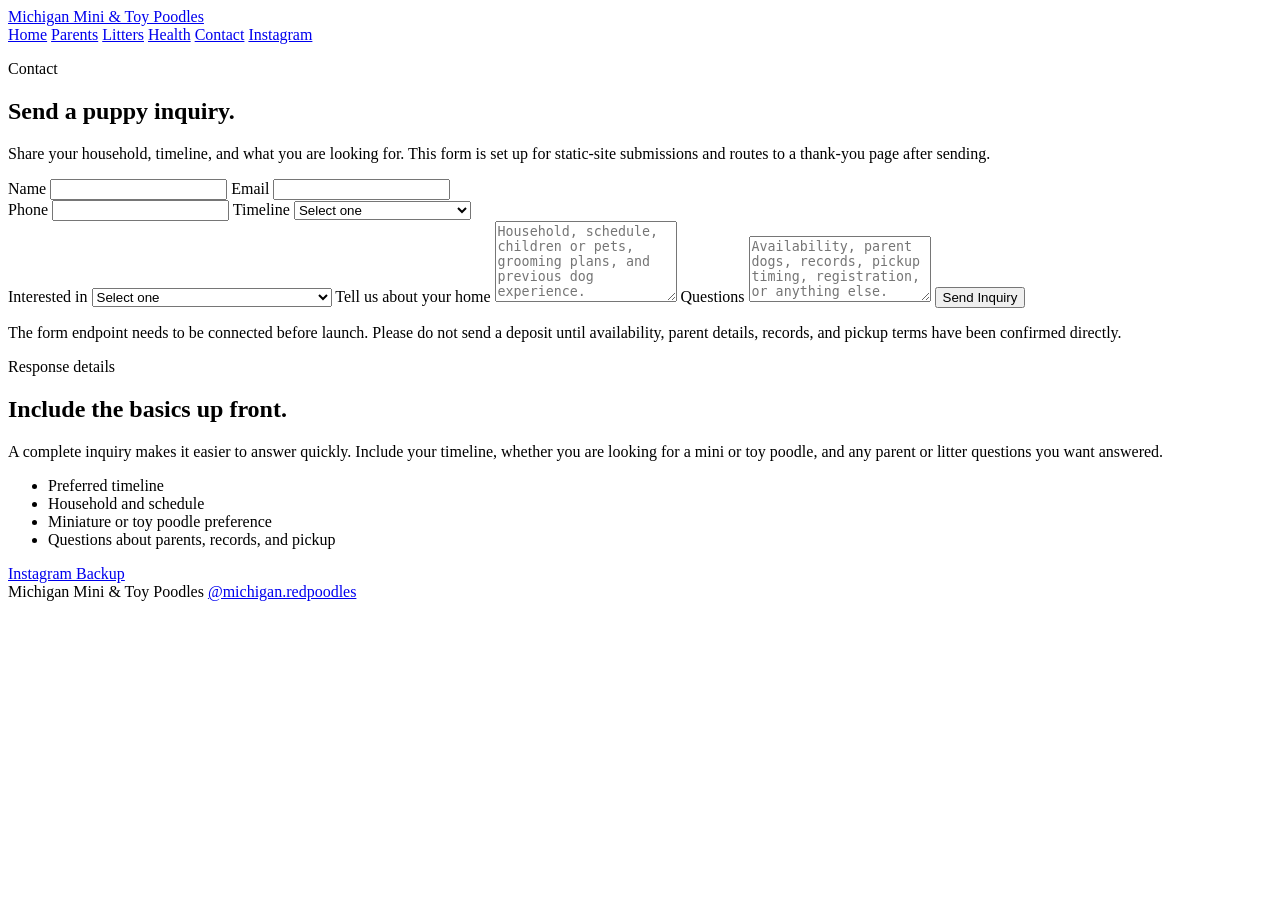
==== contact.html @ d7f2b93b "Add contact.html" ====
<!doctype html>
<html lang="en">
  <head>
    <meta charset="utf-8">
    <meta name="viewport" content="width=device-width, initial-scale=1">
    <title>Contact | Michigan Mini & Toy Poodles</title>
    <meta
      name="description"
      content="Contact Michigan Mini & Toy Poodles through a simple puppy inquiry form."
    >
    <link rel="stylesheet" href="./styles.css">
  </head>
  <body>
    <header class="site-header">
      <a class="brand" href="./index.html" aria-label="Michigan Mini and Toy Poodles home">
        <span class="brand-photo photo-profile" aria-hidden="true"></span>
        <span>Michigan Mini & Toy Poodles</span>
      </a>
      <nav aria-label="Primary navigation">
        <a href="./index.html">Home</a>
        <a href="./parents.html">Parents</a>
        <a href="./litters.html">Litters</a>
        <a href="./health.html">Health</a>
        <a class="active" href="./contact.html">Contact</a>
        <a
          href="https://www.instagram.com/michigan.redpoodles/"
          target="_blank"
          rel="noreferrer"
        >
          Instagram
        </a>
      </nav>
    </header>

    <main>
      <section class="page-hero">
        <p class="eyebrow">Contact</p>
        <h1>Send a puppy inquiry.</h1>
        <p>
          Share your household, timeline, and what you are looking for. This
          form is set up for static-site submissions and routes to a thank-you
          page after sending.
        </p>
      </section>

      <section class="section form-layout">
        <form
          class="contact-form"
          name="poodle-inquiry"
          method="POST"
          action="https://formspree.io/f/REPLACE_WITH_FORM_ID"
        >
          <input type="hidden" name="_subject" value="New puppy inquiry">
          <input type="hidden" name="_next" value="./thanks.html">

          <div class="field-row">
            <label>
              Name
              <input name="name" autocomplete="name" required>
            </label>
            <label>
              Email
              <input name="email" type="email" autocomplete="email" required>
            </label>
          </div>

          <div class="field-row">
            <label>
              Phone
              <input name="phone" type="tel" autocomplete="tel">
            </label>
            <label>
              Timeline
              <select name="timeline" required>
                <option value="">Select one</option>
                <option>Ready now</option>
                <option>Within 1-3 months</option>
                <option>Later this year</option>
                <option>Researching for the future</option>
              </select>
            </label>
          </div>

          <label>
            Interested in
            <select name="interest" required>
              <option value="">Select one</option>
              <option>Miniature red poodle puppy</option>
              <option>Toy poodle puppy</option>
              <option>Upcoming litter</option>
              <option>Parent information</option>
              <option>Health testing or vet care information</option>
            </select>
          </label>

          <label>
            Tell us about your home
            <textarea
              name="home"
              rows="5"
              placeholder="Household, schedule, children or pets, grooming plans, and previous dog experience."
              required
            ></textarea>
          </label>

          <label>
            Questions
            <textarea
              name="questions"
              rows="4"
              placeholder="Availability, parent dogs, records, pickup timing, registration, or anything else."
            ></textarea>
          </label>

          <button class="button button-primary" type="submit">Send Inquiry</button>
          <p class="form-note">
            The form endpoint needs to be connected before launch.
            Please do not send a deposit until availability, parent details,
            records, and pickup terms have been confirmed directly.
          </p>
        </form>

        <aside class="form-side">
          <p class="eyebrow">Response details</p>
          <h2>Include the basics up front.</h2>
          <p>
            A complete inquiry makes it easier to answer quickly. Include your
            timeline, whether you are looking for a mini or toy poodle, and any
            parent or litter questions you want answered.
          </p>
          <ul class="quiet-list">
            <li>Preferred timeline</li>
            <li>Household and schedule</li>
            <li>Miniature or toy poodle preference</li>
            <li>Questions about parents, records, and pickup</li>
          </ul>
          <a
            class="button button-secondary"
            href="https://www.instagram.com/michigan.redpoodles/"
            target="_blank"
            rel="noreferrer"
          >
            Instagram Backup
          </a>
        </aside>
      </section>
    </main>

    <footer class="site-footer">
      <span>Michigan Mini & Toy Poodles</span>
      <a
        href="https://www.instagram.com/michigan.redpoodles/"
        target="_blank"
        rel="noreferrer"
      >
        @michigan.redpoodles
      </a>
    </footer>

  </body>
</html>
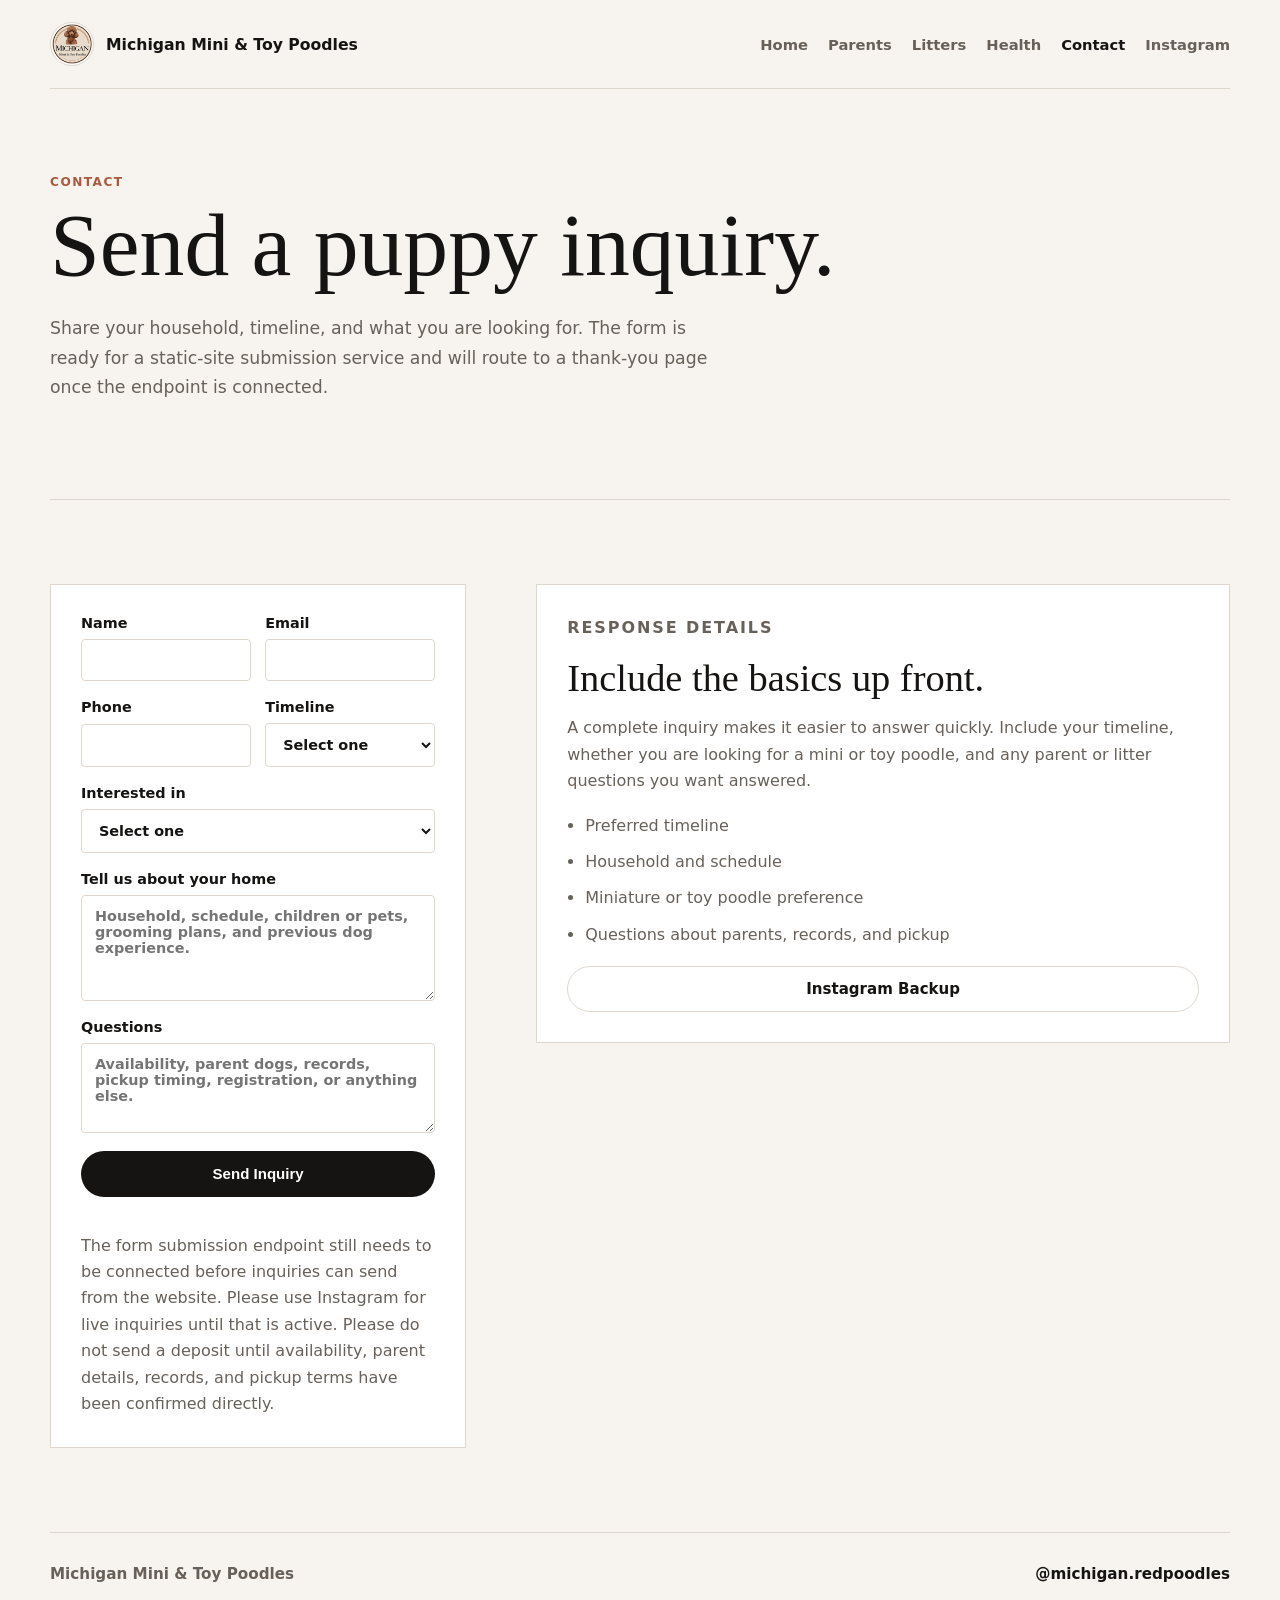
==== commit 378afa3b: "Polish contact form page Add a safer placeholder state for the static-site form until the live endpo" ====
--- a/contact.html
+++ b/contact.html
@@ -21,7 +21,7 @@
         <a href="./parents.html">Parents</a>
         <a href="./litters.html">Litters</a>
         <a href="./health.html">Health</a>
-        <a class="active" href="./contact.html">Contact</a>
+        <a class="active" href="./contact.html" aria-current="page">Contact</a>
         <a
           href="https://www.instagram.com/michigan.redpoodles/"
           target="_blank"
@@ -37,9 +37,9 @@
         <p class="eyebrow">Contact</p>
         <h1>Send a puppy inquiry.</h1>
         <p>
-          Share your household, timeline, and what you are looking for. This
-          form is set up for static-site submissions and routes to a thank-you
-          page after sending.
+          Share your household, timeline, and what you are looking for. The
+          form is ready for a static-site submission service and will route to a
+          thank-you page once the endpoint is connected.
         </p>
       </section>
 
@@ -49,6 +49,7 @@
           name="poodle-inquiry"
           method="POST"
           action="https://formspree.io/f/REPLACE_WITH_FORM_ID"
+          data-inquiry-form
         >
           <input type="hidden" name="_subject" value="New puppy inquiry">
           <input type="hidden" name="_next" value="./thanks.html">
@@ -113,8 +114,11 @@
           </label>
 
           <button class="button button-primary" type="submit">Send Inquiry</button>
+          <p class="form-status" role="status" aria-live="polite"></p>
           <p class="form-note">
-            The form endpoint needs to be connected before launch.
+            The form submission endpoint still needs to be connected before
+            inquiries can send from the website. Please use Instagram for live
+            inquiries until that is active.
             Please do not send a deposit until availability, parent details,
             records, and pickup terms have been confirmed directly.
           </p>
@@ -157,5 +161,19 @@
       </a>
     </footer>
 
+    <script>
+      const inquiryForm = document.querySelector("[data-inquiry-form]");
+      const formStatus = document.querySelector(".form-status");
+
+      inquiryForm?.addEventListener("submit", (event) => {
+        if (inquiryForm.action.includes("REPLACE_WITH_FORM_ID")) {
+          event.preventDefault();
+          if (formStatus) {
+            formStatus.textContent =
+              "The website form is ready, but the submission endpoint has not been connected yet. Please send your inquiry through Instagram for now.";
+          }
+        }
+      });
+    </script>
   </body>
 </html>
--- a/styles.css
+++ b/styles.css
@@ -0,0 +1,765 @@
+:root {
+  --bg: #f7f4ef;
+  --panel: #ffffff;
+  --ink: #151412;
+  --muted: #68615a;
+  --line: #ded7ce;
+  --coffee: #5e4033;
+  --clay: #a95a3d;
+  --soft-clay: #ead7cc;
+}
+
+* {
+  box-sizing: border-box;
+}
+
+html {
+  scroll-behavior: smooth;
+}
+
+body {
+  margin: 0;
+  color: var(--ink);
+  background: var(--bg);
+  font-family: Inter, ui-sans-serif, system-ui, -apple-system, BlinkMacSystemFont,
+    "Segoe UI", sans-serif;
+  letter-spacing: 0;
+}
+
+a {
+  color: inherit;
+}
+
+.site-header {
+  display: flex;
+  align-items: center;
+  justify-content: space-between;
+  gap: 24px;
+  width: min(1180px, calc(100% - 40px));
+  margin: 0 auto;
+  padding: 22px 0;
+}
+
+.brand {
+  display: inline-flex;
+  align-items: center;
+  gap: 12px;
+  color: var(--ink);
+  font-size: 0.98rem;
+  font-weight: 800;
+  text-decoration: none;
+}
+
+.brand-photo {
+  display: block;
+  width: 44px;
+  height: 44px;
+  border: 1px solid var(--line);
+  border-radius: 50%;
+  background-position: center;
+  background-size: cover;
+}
+
+nav {
+  display: flex;
+  align-items: center;
+  gap: 20px;
+  color: var(--muted);
+  font-size: 0.92rem;
+  font-weight: 700;
+}
+
+nav a {
+  text-decoration: none;
+}
+
+nav a.active {
+  color: var(--ink);
+}
+
+nav a:hover {
+  color: var(--ink);
+}
+
+.hero {
+  display: grid;
+  grid-template-columns: minmax(0, 0.92fr) minmax(360px, 0.78fr);
+  align-items: center;
+  gap: 70px;
+  width: min(1180px, calc(100% - 40px));
+  min-height: clamp(500px, calc(100svh - 240px), 640px);
+  max-height: 680px;
+  margin: 0 auto;
+  padding: 42px 0 64px;
+}
+
+.eyebrow {
+  margin: 0 0 15px;
+  color: var(--clay);
+  font-size: 0.76rem;
+  font-weight: 900;
+  letter-spacing: 0.12em;
+  text-transform: uppercase;
+}
+
+h1,
+h2 {
+  margin: 0;
+  color: var(--ink);
+  font-family: Georgia, "Times New Roman", serif;
+  font-weight: 500;
+  letter-spacing: 0;
+}
+
+h1 {
+  max-width: 780px;
+  font-size: clamp(3.4rem, 8.6vw, 7.25rem);
+  line-height: 0.9;
+}
+
+h2 {
+  font-size: clamp(2rem, 4vw, 3.65rem);
+  line-height: 1;
+}
+
+.hero-copy p:not(.eyebrow),
+.intro > p,
+.inquiry-copy p {
+  color: var(--muted);
+  font-size: 1.08rem;
+  line-height: 1.7;
+}
+
+.hero-copy p:not(.eyebrow) {
+  max-width: 610px;
+  margin: 28px 0 0;
+}
+
+.hero-actions {
+  display: flex;
+  flex-wrap: wrap;
+  gap: 12px;
+  margin-top: 34px;
+}
+
+.button {
+  display: inline-flex;
+  align-items: center;
+  justify-content: center;
+  min-height: 46px;
+  padding: 13px 17px;
+  border: 1px solid transparent;
+  border-radius: 999px;
+  font-size: 0.94rem;
+  font-weight: 850;
+  line-height: 1;
+  text-decoration: none;
+}
+
+.button-primary {
+  color: #fff;
+  background: var(--ink);
+}
+
+.button-primary:hover {
+  background: var(--coffee);
+}
+
+.button-secondary {
+  color: var(--ink);
+  border-color: var(--line);
+  background: rgba(255, 255, 255, 0.62);
+}
+
+.button-secondary:hover {
+  background: var(--panel);
+}
+
+.future-link {
+  cursor: not-allowed;
+  opacity: 0.62;
+  pointer-events: none;
+}
+
+.hero-media {
+  position: relative;
+  min-height: 450px;
+}
+
+figure {
+  margin: 0;
+}
+
+.photo {
+  display: block;
+  width: 100%;
+  background-position: center;
+  background-repeat: no-repeat;
+  background-size: cover;
+}
+
+.hero-photo,
+.support-photo,
+.gallery-item {
+  overflow: hidden;
+  background: var(--soft-clay);
+}
+
+.hero-photo {
+  width: min(360px, 82%);
+  margin-left: auto;
+  border-radius: 4px;
+}
+
+.hero-photo .photo {
+  aspect-ratio: 4 / 5;
+}
+
+.support-photo {
+  position: absolute;
+  left: 0;
+  bottom: 8px;
+  width: 48%;
+  border: 10px solid var(--bg);
+  border-radius: 4px;
+}
+
+.support-photo .photo {
+  aspect-ratio: 1 / 1;
+}
+
+.proof-strip {
+  display: grid;
+  grid-template-columns: repeat(3, 1fr);
+  gap: 1px;
+  width: min(1180px, calc(100% - 40px));
+  margin: 0 auto 34px;
+  border: 1px solid var(--line);
+  background: var(--line);
+}
+
+.proof-strip p {
+  display: flex;
+  flex-direction: column;
+  gap: 6px;
+  margin: 0;
+  padding: 20px;
+  background: var(--panel);
+  color: var(--ink);
+  font-weight: 750;
+}
+
+.proof-strip span {
+  color: var(--muted);
+  font-size: 0.76rem;
+  font-weight: 900;
+  letter-spacing: 0.1em;
+  text-transform: uppercase;
+}
+
+.section {
+  width: min(1180px, calc(100% - 40px));
+  margin: 0 auto;
+  padding: 84px 0;
+  border-top: 1px solid var(--line);
+}
+
+.intro,
+.inquiry {
+  display: grid;
+  grid-template-columns: minmax(0, 0.9fr) minmax(320px, 1fr);
+  gap: 80px;
+  align-items: start;
+}
+
+.intro > p,
+.inquiry-copy p {
+  margin: 0;
+}
+
+.section-heading {
+  display: flex;
+  justify-content: space-between;
+  gap: 36px;
+  align-items: end;
+  margin-bottom: 34px;
+}
+
+.section-heading h2 {
+  max-width: 760px;
+}
+
+.gallery {
+  display: grid;
+  grid-template-columns: 1.05fr 1fr 1fr;
+  grid-auto-rows: 245px;
+  gap: 14px;
+}
+
+.gallery-item {
+  border-radius: 4px;
+}
+
+.gallery-item .photo {
+  height: 100%;
+}
+
+.gallery-item.tall {
+  grid-row: span 2;
+}
+
+.inquiry-copy {
+  display: grid;
+  gap: 24px;
+  justify-items: start;
+}
+
+.site-footer {
+  display: flex;
+  align-items: center;
+  justify-content: space-between;
+  gap: 18px;
+  width: min(1180px, calc(100% - 40px));
+  margin: 0 auto;
+  padding: 32px 0 42px;
+  border-top: 1px solid var(--line);
+  color: var(--muted);
+  font-size: 0.95rem;
+  font-weight: 750;
+}
+
+.site-footer a {
+  color: var(--ink);
+  text-decoration: none;
+}
+
+.page-hero {
+  width: min(1180px, calc(100% - 40px));
+  margin: 0 auto;
+  padding: 86px 0 96px;
+  border-top: 1px solid var(--line);
+}
+
+.page-hero h1 {
+  max-width: 940px;
+  font-size: clamp(3.2rem, 7vw, 6.6rem);
+  line-height: 0.92;
+}
+
+.page-hero p:not(.eyebrow) {
+  max-width: 680px;
+  margin: 28px 0 0;
+  color: var(--muted);
+  font-size: 1.08rem;
+  line-height: 1.7;
+}
+
+.parent-overview,
+.litter-feature,
+.form-layout {
+  display: grid;
+  grid-template-columns: minmax(0, 0.75fr) minmax(360px, 1.25fr);
+  gap: 70px;
+  align-items: start;
+}
+
+.parent-note h2 {
+  max-width: 360px;
+}
+
+.detail-list {
+  display: grid;
+  grid-template-columns: repeat(2, minmax(0, 1fr));
+  gap: 1px;
+  border: 1px solid var(--line);
+  background: var(--line);
+}
+
+.detail-list.wide {
+  grid-template-columns: repeat(3, minmax(0, 1fr));
+  gap: 1px;
+  padding: 0;
+}
+
+.detail-list article {
+  min-height: 210px;
+  padding: 24px;
+  background: var(--panel);
+}
+
+.detail-list span {
+  color: var(--clay);
+  font-size: 0.76rem;
+  font-weight: 900;
+  letter-spacing: 0.1em;
+  text-transform: uppercase;
+}
+
+h3 {
+  margin: 22px 0 10px;
+  color: var(--ink);
+  font-size: 1.08rem;
+  line-height: 1.2;
+}
+
+.detail-list p,
+.profile-card p,
+.litter-feature p,
+.form-side p,
+.form-status,
+.form-note,
+.quiet-list {
+  color: var(--muted);
+  font-size: 1rem;
+  line-height: 1.65;
+}
+
+.detail-list p,
+.profile-card p,
+.litter-feature p,
+.form-side p,
+.form-note {
+  margin: 0;
+}
+
+.parent-cards {
+  display: grid;
+  grid-template-columns: repeat(2, minmax(0, 1fr));
+  gap: 14px;
+}
+
+.profile-card {
+  display: grid;
+  gap: 28px;
+  min-height: 320px;
+  padding: 34px;
+  border: 1px solid var(--line);
+  background: var(--panel);
+}
+
+.profile-card h2 {
+  font-size: clamp(2rem, 3vw, 3rem);
+}
+
+.litter-feature {
+  align-items: center;
+}
+
+.litter-feature figure,
+.litter-grid figure {
+  overflow: hidden;
+  border-radius: 4px;
+  background: var(--soft-clay);
+}
+
+.litter-feature .photo {
+  aspect-ratio: 1 / 1;
+}
+
+.litter-feature > div {
+  display: grid;
+  gap: 22px;
+  justify-items: start;
+}
+
+.litter-grid {
+  display: grid;
+  grid-template-columns: repeat(4, minmax(0, 1fr));
+  gap: 14px;
+}
+
+.litter-grid .photo {
+  aspect-ratio: 1 / 1;
+  height: 100%;
+}
+
+.contact-form,
+.form-side {
+  padding: 30px;
+  border: 1px solid var(--line);
+  background: var(--panel);
+}
+
+.contact-form {
+  display: grid;
+  gap: 18px;
+}
+
+.field-row {
+  display: grid;
+  grid-template-columns: repeat(2, minmax(0, 1fr));
+  gap: 14px;
+}
+
+label {
+  display: grid;
+  gap: 8px;
+  color: var(--ink);
+  font-size: 0.9rem;
+  font-weight: 800;
+}
+
+input,
+select,
+textarea {
+  width: 100%;
+  border: 1px solid var(--line);
+  border-radius: 4px;
+  padding: 12px 13px;
+  color: var(--ink);
+  background: #fff;
+  font: inherit;
+}
+
+textarea {
+  resize: vertical;
+}
+
+input:focus,
+select:focus,
+textarea:focus {
+  outline: 2px solid var(--soft-clay);
+  outline-offset: 1px;
+  border-color: var(--clay);
+}
+
+.form-side {
+  display: grid;
+  gap: 18px;
+  align-content: start;
+}
+
+.document-panel {
+  justify-items: start;
+}
+
+.form-side h2 {
+  font-size: clamp(2rem, 3vw, 3.1rem);
+}
+
+.hidden-field {
+  position: absolute;
+  left: -9999px;
+  width: 1px;
+  height: 1px;
+  overflow: hidden;
+}
+
+.quiet-list {
+  display: grid;
+  gap: 10px;
+  margin: 0;
+  padding-left: 18px;
+}
+
+.thank-you {
+  min-height: calc(100svh - 220px);
+}
+
+.form-status {
+  margin: 0;
+}
+
+/* Embedded Instagram photos for GitHub Pages browser upload. */
+.photo-profile {
+  background-image: url("[data-uri]");
+}
+
+.photo-hero {
+  background-image: url("[data-uri]");
+}
+
+.photo-mini-girls {
+  background-image: url("[data-uri]